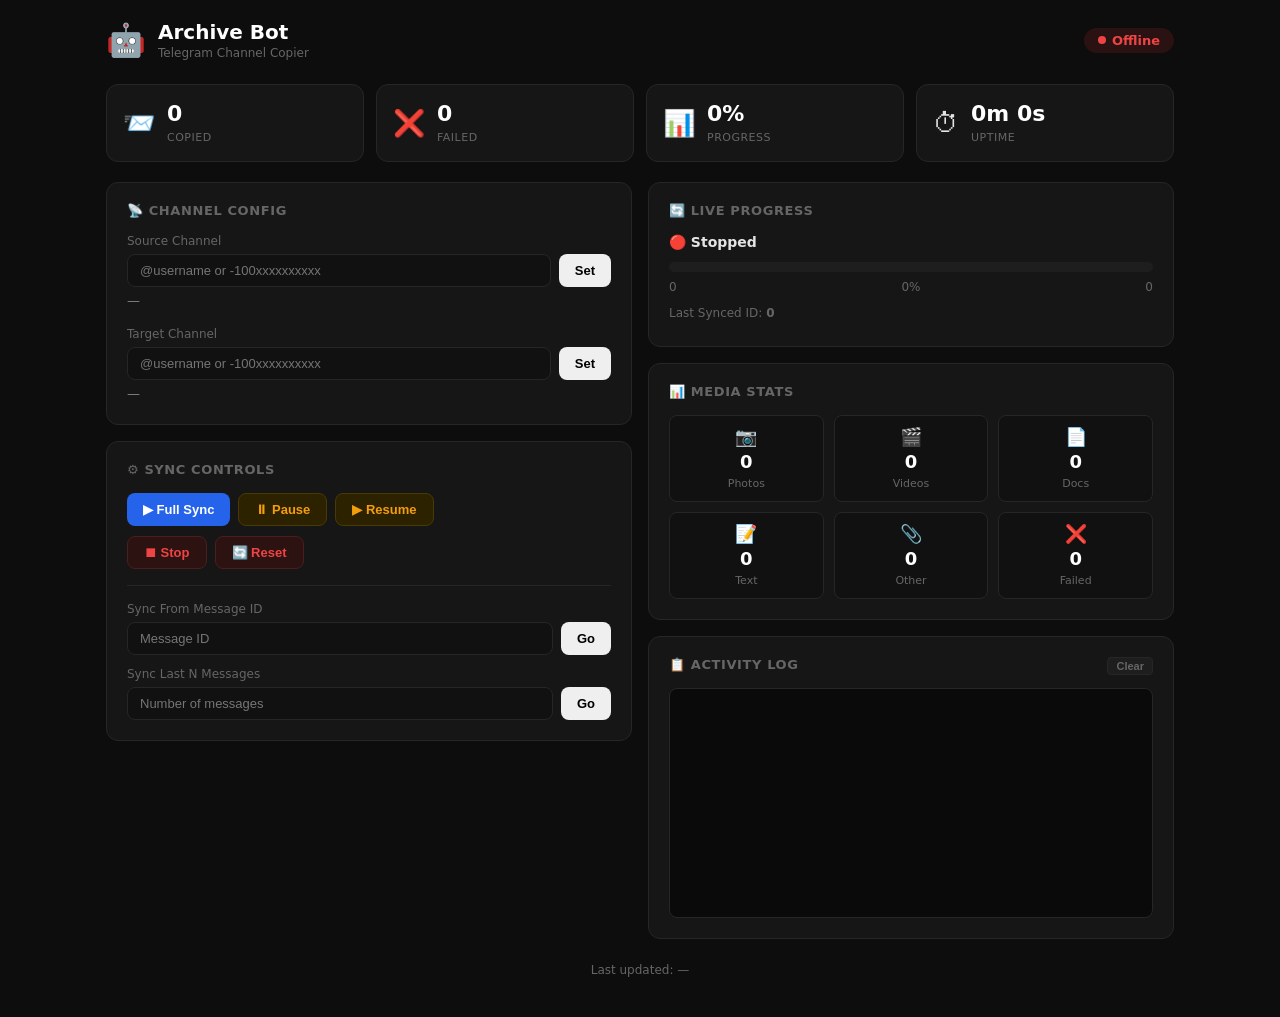
==== index.html @ 9b3a3c43 "Add files via upload" ====
<!DOCTYPE html>
<html lang="en">
<head>
  <meta charset="UTF-8"/>
  <meta name="viewport" content="width=device-width,initial-scale=1"/>
  <title>Archive Bot Dashboard</title>
  <link rel="stylesheet" href="/static/style.css"/>
</head>
<body>

<div class="layout">

  <!-- HEADER -->
  <header>
    <div class="header-left">
      <span class="logo">🤖</span>
      <div>
        <h1>Archive Bot</h1>
        <span class="sub">Telegram Channel Copier</span>
      </div>
    </div>
    <div id="global-status" class="badge off">
      <span class="dot off"></span><span id="status-label">Offline</span>
    </div>
  </header>

  <!-- TOAST -->
  <div id="toast"></div>

  <!-- STAT CARDS -->
  <section class="cards">
    <div class="card">
      <div class="card-icon">📨</div>
      <div class="card-info">
        <span class="card-val" id="c-copied">0</span>
        <span class="card-lbl">Copied</span>
      </div>
    </div>
    <div class="card">
      <div class="card-icon">❌</div>
      <div class="card-info">
        <span class="card-val" id="c-failed">0</span>
        <span class="card-lbl">Failed</span>
      </div>
    </div>
    <div class="card">
      <div class="card-icon">📊</div>
      <div class="card-info">
        <span class="card-val" id="c-pct">0%</span>
        <span class="card-lbl">Progress</span>
      </div>
    </div>
    <div class="card">
      <div class="card-icon">⏱</div>
      <div class="card-info">
        <span class="card-val" id="c-uptime">0m 0s</span>
        <span class="card-lbl">Uptime</span>
      </div>
    </div>
  </section>

  <div class="main-grid">

    <!-- LEFT COLUMN -->
    <div class="col">

      <!-- CHANNEL CONFIG -->
      <div class="panel">
        <div class="panel-title">📡 Channel Config</div>
        <label class="field-label">Source Channel</label>
        <div class="input-row">
          <input id="src-input" type="text" placeholder="@username or -100xxxxxxxxxx"/>
          <button onclick="setChannel('source')">Set</button>
        </div>
        <div class="channel-name" id="src-name">—</div>

        <label class="field-label" style="margin-top:16px">Target Channel</label>
        <div class="input-row">
          <input id="tgt-input" type="text" placeholder="@username or -100xxxxxxxxxx"/>
          <button onclick="setChannel('target')">Set</button>
        </div>
        <div class="channel-name" id="tgt-name">—</div>
      </div>

      <!-- SYNC CONTROLS -->
      <div class="panel">
        <div class="panel-title">⚙️ Sync Controls</div>

        <div class="btn-group">
          <button class="btn-primary" onclick="syncAction('sync')">▶ Full Sync</button>
          <button class="btn-warn" onclick="syncAction('pause')">⏸ Pause</button>
          <button class="btn-warn" onclick="syncAction('resume')">▶ Resume</button>
        </div>
        <div class="btn-group" style="margin-top:10px">
          <button class="btn-danger" onclick="syncAction('stop')">⏹ Stop</button>
          <button class="btn-danger" onclick="resetBot()">🔄 Reset</button>
        </div>

        <div class="divider"></div>

        <label class="field-label">Sync From Message ID</label>
        <div class="input-row">
          <input id="syncfrom-input" type="number" placeholder="Message ID"/>
          <button onclick="syncFrom()">Go</button>
        </div>

        <label class="field-label" style="margin-top:12px">Sync Last N Messages</label>
        <div class="input-row">
          <input id="synclast-input" type="number" placeholder="Number of messages"/>
          <button onclick="syncLast()">Go</button>
        </div>
      </div>

    </div>

    <!-- RIGHT COLUMN -->
    <div class="col">

      <!-- PROGRESS -->
      <div class="panel">
        <div class="panel-title">🔄 Live Progress</div>
        <div id="sync-status-text" class="sync-status-text">🔴 Stopped</div>
        <div class="progress-wrap">
          <div class="progress-bar" id="progress-bar" style="width:0%"></div>
        </div>
        <div class="progress-labels">
          <span id="prog-cur">0</span>
          <span id="prog-pct">0%</span>
          <span id="prog-tot">0</span>
        </div>
        <div class="field-label" style="margin-top:12px">Last Synced ID: <strong id="last-id">0</strong></div>

        <!-- LIVE TRANSFER CARD -->
        <div id="transfer-card" class="xfer-card" style="display:none">
          <div class="xfer-header">
            <span id="xfer-phase" class="xfer-phase">Downloading</span>
            <span id="xfer-speed" class="xfer-speed">⚡ —</span>
          </div>
          <div class="xfer-file" id="xfer-file">—</div>
          <div class="xfer-bar-wrap">
            <div class="xfer-bar-fill" id="xfer-bar" style="width:0%"></div>
          </div>
          <div class="xfer-meta">
            <span id="xfer-size">0 / 0 MB</span>
            <span id="xfer-pct">0%</span>
          </div>
        </div>
      </div>

      <!-- MEDIA STATS -->
      <div class="panel">
        <div class="panel-title">📊 Media Stats</div>
        <div class="stats-grid">
          <div class="stat-item"><span class="stat-icon">📷</span><span class="stat-val" id="s-photo">0</span><span class="stat-lbl">Photos</span></div>
          <div class="stat-item"><span class="stat-icon">🎬</span><span class="stat-val" id="s-video">0</span><span class="stat-lbl">Videos</span></div>
          <div class="stat-item"><span class="stat-icon">📄</span><span class="stat-val" id="s-doc">0</span><span class="stat-lbl">Docs</span></div>
          <div class="stat-item"><span class="stat-icon">📝</span><span class="stat-val" id="s-text">0</span><span class="stat-lbl">Text</span></div>
          <div class="stat-item"><span class="stat-icon">📎</span><span class="stat-val" id="s-other">0</span><span class="stat-lbl">Other</span></div>
          <div class="stat-item"><span class="stat-icon">❌</span><span class="stat-val" id="s-failed">0</span><span class="stat-lbl">Failed</span></div>
        </div>
      </div>

      <!-- ACTIVITY LOG -->
      <div class="panel">
        <div class="panel-title">📋 Activity Log <button class="log-clear" onclick="clearLog()">Clear</button></div>
        <div id="log-box"></div>
      </div>

    </div>
  </div>

  <footer>Last updated: <span id="last-updated">—</span></footer>
</div>

<script src="/static/script.js"></script>
</body>
</html>
---- static/style.css ----
*, *::before, *::after { margin: 0; padding: 0; box-sizing: border-box; }

:root {
  --bg:       #0d0d0d;
  --surface:  #161616;
  --border:   #262626;
  --text:     #e4e4e4;
  --muted:    #666;
  --accent:   #2563eb;
  --accent-h: #1d4ed8;
  --green:    #22c55e;
  --red:      #ef4444;
  --yellow:   #f59e0b;
  --radius:   12px;
}

body {
  font-family: 'Segoe UI', system-ui, sans-serif;
  background: var(--bg);
  color: var(--text);
  min-height: 100vh;
}

.layout {
  max-width: 1100px;
  margin: 0 auto;
  padding: 20px 16px 40px;
}

/* HEADER */
header {
  display: flex;
  align-items: center;
  justify-content: space-between;
  margin-bottom: 24px;
}
.header-left { display: flex; align-items: center; gap: 12px; }
.logo { font-size: 32px; }
h1 { font-size: 20px; font-weight: 700; color: #fff; }
.sub { font-size: 12px; color: var(--muted); display: block; margin-top: 2px; }

/* BADGE */
.badge {
  display: inline-flex; align-items: center; gap: 6px;
  padding: 5px 14px; border-radius: 999px; font-size: 13px; font-weight: 600;
}
.badge.on  { background: #0d2e1a; color: var(--green); }
.badge.off { background: #2a1212; color: var(--red); }
.dot { width: 8px; height: 8px; border-radius: 50%; }
.dot.on  { background: var(--green); animation: pulse 1.5s infinite; }
.dot.off { background: var(--red); }
@keyframes pulse { 0%,100%{opacity:1} 50%{opacity:.35} }

/* TOAST */
#toast {
  position: fixed; top: 20px; right: 20px; z-index: 999;
  padding: 10px 18px; border-radius: 8px; font-size: 13px; font-weight: 600;
  opacity: 0; transition: opacity .3s; pointer-events: none;
  background: #1e3a1e; color: var(--green); border: 1px solid #2d5a2d;
}
#toast.show { opacity: 1; }
#toast.err  { background: #3a1e1e; color: var(--red); border-color: #5a2d2d; }

/* STAT CARDS */
.cards {
  display: grid;
  grid-template-columns: repeat(4, 1fr);
  gap: 12px;
  margin-bottom: 20px;
}
@media(max-width:700px){ .cards { grid-template-columns: repeat(2,1fr); } }

.card {
  background: var(--surface);
  border: 1px solid var(--border);
  border-radius: var(--radius);
  padding: 16px;
  display: flex; align-items: center; gap: 12px;
}
.card-icon { font-size: 26px; }
.card-val  { font-size: 22px; font-weight: 700; color: #fff; display: block; }
.card-lbl  { font-size: 11px; color: var(--muted); text-transform: uppercase; letter-spacing: .5px; }

/* MAIN GRID */
.main-grid {
  display: grid;
  grid-template-columns: 1fr 1fr;
  gap: 16px;
}
@media(max-width:800px){ .main-grid { grid-template-columns: 1fr; } }

.col { display: flex; flex-direction: column; gap: 16px; }

/* PANEL */
.panel {
  background: var(--surface);
  border: 1px solid var(--border);
  border-radius: var(--radius);
  padding: 20px;
}
.panel-title {
  font-size: 13px; font-weight: 700; color: var(--muted);
  text-transform: uppercase; letter-spacing: .6px; margin-bottom: 16px;
}

/* INPUTS */
.field-label { font-size: 12px; color: var(--muted); display: block; margin-bottom: 6px; }
.input-row { display: flex; gap: 8px; }
.input-row input, input[type=text], input[type=number] {
  flex: 1; background: #111; border: 1px solid var(--border);
  border-radius: 8px; padding: 8px 12px; color: var(--text);
  font-size: 13px; outline: none; transition: border .2s;
}
.input-row input:focus { border-color: var(--accent); }
.channel-name { font-size: 13px; color: #888; margin-top: 6px; min-height: 18px; }

/* BUTTONS */
button {
  padding: 8px 16px; border: none; border-radius: 8px;
  font-size: 13px; font-weight: 600; cursor: pointer; transition: background .15s, opacity .15s;
}
button:disabled { opacity: .4; cursor: not-allowed; }

.btn-primary { background: var(--accent); color: #fff; }
.btn-primary:hover:not(:disabled) { background: var(--accent-h); }
.btn-warn { background: #2d2200; color: var(--yellow); border: 1px solid #4a3a00; }
.btn-warn:hover:not(:disabled) { background: #3d3000; }
.btn-danger { background: #2d1212; color: var(--red); border: 1px solid #4a1e1e; }
.btn-danger:hover:not(:disabled) { background: #3d1818; }

.btn-group { display: flex; gap: 8px; flex-wrap: wrap; }
.divider { border-top: 1px solid var(--border); margin: 16px 0; }

.log-clear {
  float: right; padding: 2px 8px; font-size: 11px;
  background: #1e1e1e; color: var(--muted); border: 1px solid var(--border);
  border-radius: 4px;
}

/* PROGRESS */
.sync-status-text { font-size: 14px; font-weight: 600; margin-bottom: 12px; }
.progress-wrap {
  background: #1e1e1e; border-radius: 999px; height: 10px;
  overflow: hidden; margin-bottom: 8px;
}
.progress-bar {
  height: 100%; background: var(--accent);
  border-radius: 999px; transition: width .4s;
}
.progress-labels {
  display: flex; justify-content: space-between; font-size: 12px; color: var(--muted);
}

/* STATS GRID */
.stats-grid {
  display: grid; grid-template-columns: repeat(3, 1fr); gap: 10px;
}
.stat-item {
  background: #111; border: 1px solid var(--border);
  border-radius: 8px; padding: 10px; text-align: center;
}
.stat-icon { font-size: 18px; display: block; margin-bottom: 4px; }
.stat-val  { font-size: 18px; font-weight: 700; color: #fff; display: block; }
.stat-lbl  { font-size: 11px; color: var(--muted); }

/* LIVE TRANSFER CARD */
.xfer-card {
  margin-top: 16px; background: #0e1a2b; border: 1px solid #1e3a5f;
  border-radius: 10px; padding: 14px;
}
.xfer-header { display: flex; justify-content: space-between; align-items: center; margin-bottom: 6px; }
.xfer-phase  { font-size: 11px; font-weight: 700; text-transform: uppercase;
               letter-spacing: .5px; color: #60a5fa; }
.xfer-speed  { font-size: 12px; font-weight: 700; color: var(--green); }
.xfer-file   { font-size: 13px; color: #e2e8f0; font-weight: 600;
               white-space: nowrap; overflow: hidden; text-overflow: ellipsis;
               margin-bottom: 8px; }
.xfer-bar-wrap {
  background: #1e2d3d; border-radius: 999px; height: 8px; overflow: hidden; margin-bottom: 6px;
}
.xfer-bar-fill { height: 100%; background: #3b82f6; border-radius: 999px; transition: width .3s; }
.xfer-meta { display: flex; justify-content: space-between; font-size: 11px; color: var(--muted); }

/* LOG */
#log-box {
  background: #0a0a0a; border: 1px solid var(--border); border-radius: 8px;
  padding: 10px; height: 230px; overflow-y: auto; font-size: 12px;
  font-family: 'Courier New', monospace; color: #aaa;
  display: flex; flex-direction: column; gap: 1px;
}
.log-line { padding: 2px 4px; border-radius: 3px; }
.log-line.dl    { color: #60a5fa; }
.log-line.ul    { color: #34d399; }
.log-line.ok    { color: #86efac; }
.log-line.err   { color: #f87171; background: #1f0a0a; }
.log-line.warn  { color: var(--yellow); }
.log-line.done  { color: #a78bfa; font-weight: 700; }
.log-line.start { color: #fb923c; font-weight: 700; }

/* FOOTER */
footer {
  text-align: center; font-size: 12px; color: var(--muted); margin-top: 24px;
}
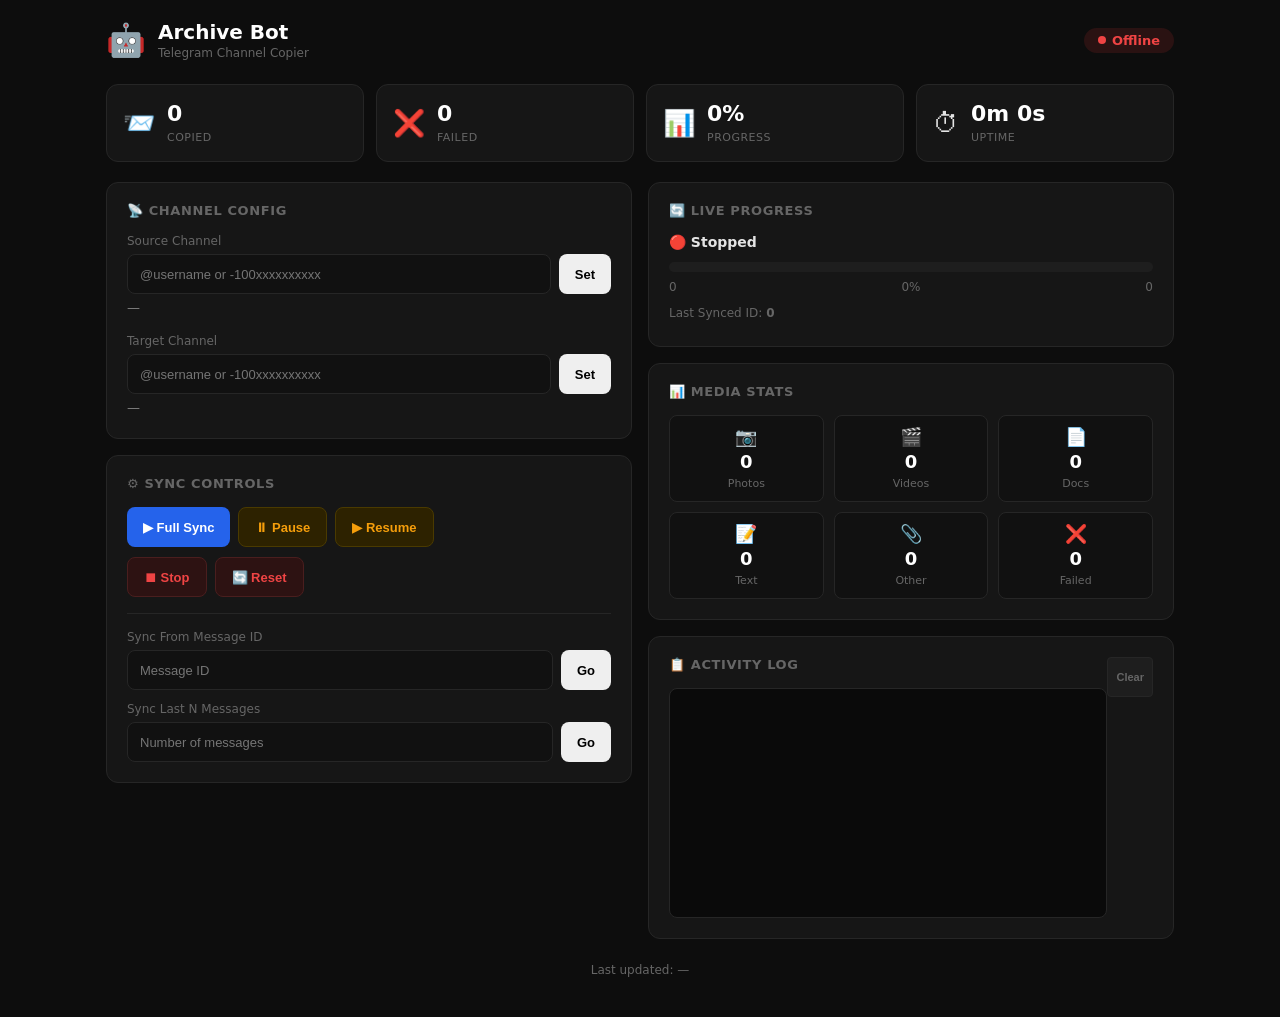
==== commit 1a169c2a: "progress/ETA for scoped syncs, and photos not counted in daily media budget" ====
--- a/index.html
+++ b/index.html
@@ -172,6 +172,5 @@
   <footer>Last updated: <span id="last-updated">—</span></footer>
 </div>
 
-<script src="/static/script.js"></script>
 </body>
 </html>
--- a/static/style.css
+++ b/static/style.css
@@ -102,6 +102,16 @@
   font-size: 13px; font-weight: 700; color: var(--muted);
   text-transform: uppercase; letter-spacing: .6px; margin-bottom: 16px;
 }
+.settings-section-title {
+  margin: 14px 0 8px;
+  padding-top: 10px;
+  border-top: 1px solid var(--border);
+  color: #9ca3af;
+  font-size: 11px;
+  font-weight: 700;
+  letter-spacing: .5px;
+  text-transform: uppercase;
+}
 
 /* INPUTS */
 .field-label { font-size: 12px; color: var(--muted); display: block; margin-bottom: 6px; }
@@ -113,6 +123,22 @@
 }
 .input-row input:focus { border-color: var(--accent); }
 .channel-name { font-size: 13px; color: #888; margin-top: 6px; min-height: 18px; }
+.pair-input { margin-top:8px; }
+.wide-input, .pair-input input, select { width:100%; margin-top:8px; background:#111; border:1px solid var(--border); border-radius:8px; padding:8px 12px; color:var(--text); font-size:12px; }
+textarea.wide-input { resize: vertical; min-height: 70px; font-family: inherit; line-height: 1.4; }
+.inline-check { display:flex; align-items:center; gap:6px; color:#aaa; font-size:11px; white-space:nowrap; }
+.inline-check input { accent-color:var(--accent); }
+input[type=file] { overflow:hidden; }
+select[multiple] { min-height: 92px; }
+.check-grid, .type-grid { display:grid; grid-template-columns:1fr 1fr; gap:8px; margin-top:10px; color:#aaa; font-size:11px; }
+.full-btn { width:100%; margin-top:12px; }
+.mini-danger, .mini-btn { padding:3px 7px; margin-top:7px; font-size:10px; }
+.mini-danger { background:#2d1212; color:var(--red); }
+.mini-btn { background:#0e1a2b; color:#60a5fa; }
+.toggle-row { display:flex; align-items:center; justify-content:space-between; gap:12px; }
+.hint { color:var(--muted); font-size:11px; line-height:1.5; margin-top:4px; }
+.auto-stats, .queue-note { color:#888; font-size:12px; margin-top:12px; }
+.auto-stats strong, .queue-note strong { color:#fff; }
 
 /* BUTTONS */
 button {
@@ -130,6 +156,28 @@
 
 .btn-group { display: flex; gap: 8px; flex-wrap: wrap; }
 .divider { border-top: 1px solid var(--border); margin: 16px 0; }
+.task-list { display:flex; flex-direction:column; gap:8px; max-height:260px; overflow:auto; }
+.task-item { background:#111; border:1px solid var(--border); border-radius:8px; padding:9px 10px; font-size:12px; }
+.task-select { margin-right:7px; accent-color:var(--accent); vertical-align:middle; }
+.task-bulk-controls { margin-top:10px; }
+.task-route { color:#bbb; overflow:hidden; text-overflow:ellipsis; white-space:nowrap; margin-top:4px; }
+.task-mode { color:var(--muted); font-size:10px; text-transform:uppercase; margin-top:3px; }
+.task-status { float:right; border-radius:999px; padding:2px 7px; font-size:10px; text-transform:uppercase; }
+.task-status.queued { color:var(--yellow); background:#2d2200; }
+.task-status.running { color:#60a5fa; background:#0e1a2b; }
+.task-status.done { color:var(--green); background:#0d2e1a; }
+.task-status.failed { color:var(--red); background:#2a1212; }
+.task-status.paused { color:#fbbf24; background:#3a2b08; }
+.task-pause-reason {
+  margin: 7px 0;
+  padding: 7px 9px;
+  border-left: 3px solid var(--yellow);
+  background: #211a08;
+  color: #fcd34d;
+  border-radius: 5px;
+  font-size: 11px;
+}
+.btn-continue { color: #86efac; border-color: #28623d; background:#10291a; }
 
 .log-clear {
   float: right; padding: 2px 8px; font-size: 11px;
@@ -201,3 +249,59 @@
 footer {
   text-align: center; font-size: 12px; color: var(--muted); margin-top: 24px;
 }
+
+/* Responsive polish: controls remain usable on touch screens and narrow
+   proxied previews without horizontal scrolling. */
+html { overflow-x: hidden; }
+button, input, select { min-height: 40px; }
+button { touch-action: manipulation; }
+.panel, .card, .task-item { min-width: 0; }
+.input-row > *, .btn-group > * { min-width: 0; }
+
+@media (max-width: 1024px) {
+  .layout { max-width: 960px; padding: 18px 14px 32px; }
+  .panel { padding: 16px; }
+  .main-grid { gap: 12px; }
+  .pair-input { display: grid; grid-template-columns: repeat(3, minmax(0, 1fr)); }
+  .pair-input > * { width: 100%; }
+}
+
+@media (max-width: 700px) {
+  .layout { padding: 14px 10px 28px; }
+  header { align-items: flex-start; margin-bottom: 16px; }
+  .logo { font-size: 27px; }
+  h1 { font-size: 18px; }
+  .badge { padding: 5px 9px; font-size: 11px; }
+  .cards { gap: 8px; margin-bottom: 12px; }
+  .card { padding: 12px 10px; gap: 8px; }
+  .card-icon { font-size: 21px; }
+  .card-val { font-size: 19px; }
+  .card-lbl { font-size: 9px; }
+  .main-grid { display: flex; flex-direction: column; gap: 12px; }
+  .col { gap: 12px; }
+  .panel { padding: 14px; border-radius: 10px; }
+  .panel-title { margin-bottom: 12px; font-size: 11px; }
+  .input-row, .toggle-row { flex-wrap: wrap; }
+  .input-row > input, .input-row > select { flex: 1 1 100%; }
+  .input-row > button { flex: 1 1 auto; }
+  .pair-input { display: grid; grid-template-columns: 1fr 1fr; }
+  .pair-input > *:last-child { grid-column: 1 / -1; }
+  .check-grid, .type-grid { grid-template-columns: 1fr 1fr; }
+  .btn-group { display: grid; grid-template-columns: 1fr 1fr; }
+  .btn-group > button { width: 100%; }
+  .task-bulk-controls { display: flex; grid-template-columns: none; }
+  .task-bulk-controls > button { flex: 1; padding: 8px 5px; font-size: 10px; }
+  .task-list { max-height: 300px; }
+  #log-box { height: 190px; font-size: 10px; }
+  .stats-grid { gap: 7px; }
+  .stat-item { padding: 8px 4px; }
+  .xfer-meta { font-size: 10px; }
+}
+
+@media (max-width: 380px) {
+  .cards { grid-template-columns: 1fr 1fr; }
+  .card-icon { display: none; }
+  .pair-input, .check-grid, .type-grid { grid-template-columns: 1fr; }
+  .pair-input > *:last-child { grid-column: auto; }
+  .btn-group { grid-template-columns: 1fr; }
+}
